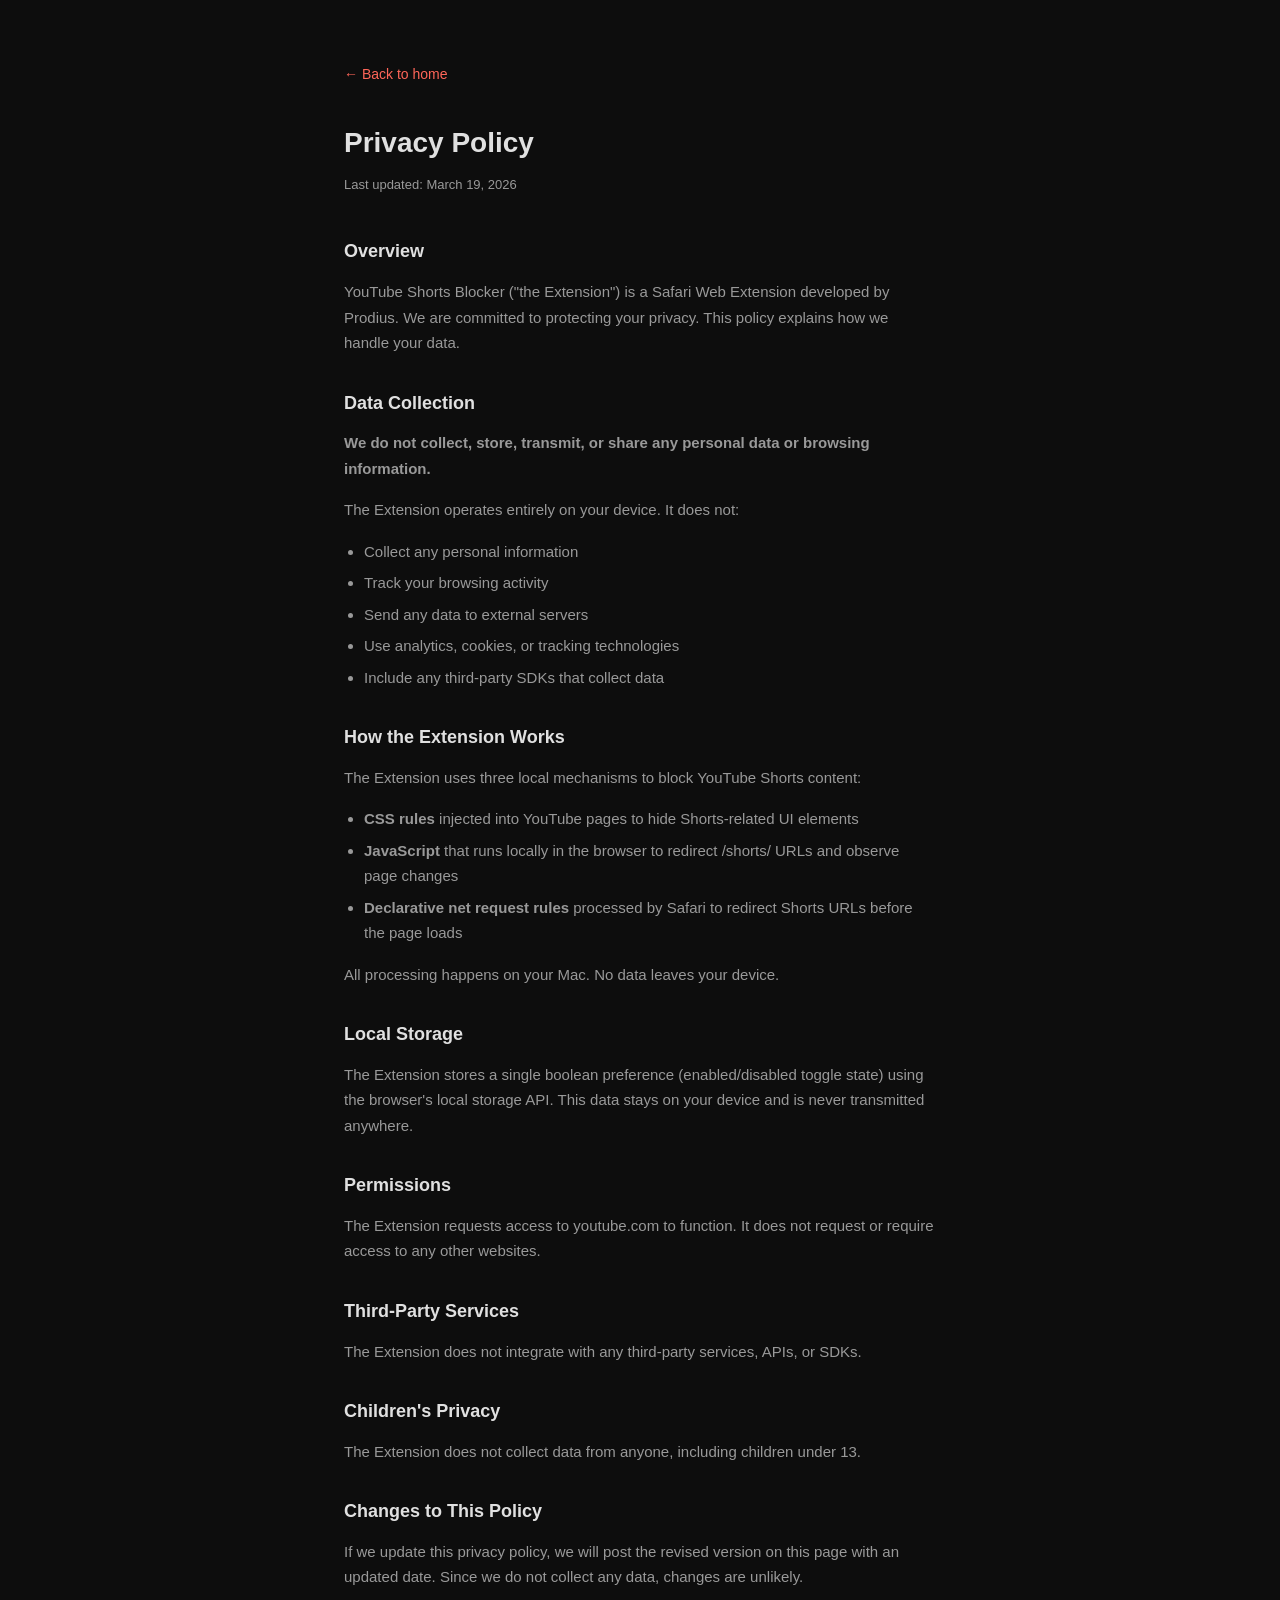
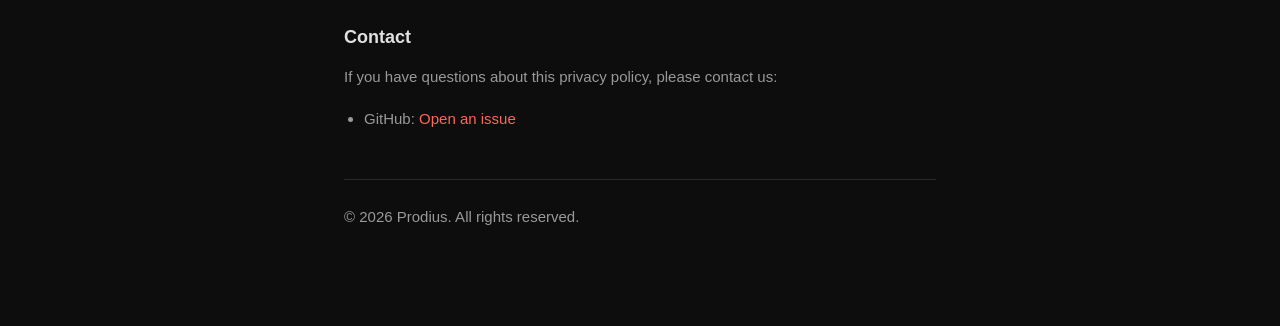
==== docs/privacy.html @ ae2ee3c0 "Add GitHub Pages site: landing, privacy policy, support Pages for App Store Connect submission: - La" ====
<!DOCTYPE html>
<html lang="en">
<head>
  <meta charset="UTF-8">
  <meta name="viewport" content="width=device-width, initial-scale=1.0">
  <title>Privacy Policy — YouTube Shorts Blocker</title>
  <style>
    :root { --bg: #0d0d0d; --surface: #1a1a1a; --border: #2a2a2a; --text: #e0e0e0; --muted: #999; --accent: #ff6659; }
    * { margin: 0; padding: 0; box-sizing: border-box; }
    body { font-family: -apple-system, BlinkMacSystemFont, "SF Pro Text", "Helvetica Neue", sans-serif; background: var(--bg); color: var(--text); line-height: 1.7; }
    .container { max-width: 640px; margin: 0 auto; padding: 60px 24px 80px; }
    a { color: var(--accent); text-decoration: none; }
    a:hover { text-decoration: underline; }
    h1 { font-size: 28px; font-weight: 700; margin-bottom: 8px; }
    .updated { font-size: 13px; color: var(--muted); margin-bottom: 40px; }
    h2 { font-size: 18px; font-weight: 600; margin: 32px 0 12px; }
    p { font-size: 15px; color: var(--muted); margin-bottom: 16px; }
    ul { padding-left: 20px; margin-bottom: 16px; }
    li { font-size: 15px; color: var(--muted); margin-bottom: 6px; }
    .back { display: inline-block; margin-bottom: 32px; font-size: 14px; }
    footer { margin-top: 48px; padding-top: 24px; border-top: 1px solid var(--border); font-size: 13px; color: var(--muted); }
  </style>
</head>
<body>

  <div class="container">
    <a class="back" href="index.html">&larr; Back to home</a>

    <h1>Privacy Policy</h1>
    <p class="updated">Last updated: March 19, 2026</p>

    <h2>Overview</h2>
    <p>YouTube Shorts Blocker ("the Extension") is a Safari Web Extension developed by Prodius. We are committed to protecting your privacy. This policy explains how we handle your data.</p>

    <h2>Data Collection</h2>
    <p><strong>We do not collect, store, transmit, or share any personal data or browsing information.</strong></p>
    <p>The Extension operates entirely on your device. It does not:</p>
    <ul>
      <li>Collect any personal information</li>
      <li>Track your browsing activity</li>
      <li>Send any data to external servers</li>
      <li>Use analytics, cookies, or tracking technologies</li>
      <li>Include any third-party SDKs that collect data</li>
    </ul>

    <h2>How the Extension Works</h2>
    <p>The Extension uses three local mechanisms to block YouTube Shorts content:</p>
    <ul>
      <li><strong>CSS rules</strong> injected into YouTube pages to hide Shorts-related UI elements</li>
      <li><strong>JavaScript</strong> that runs locally in the browser to redirect /shorts/ URLs and observe page changes</li>
      <li><strong>Declarative net request rules</strong> processed by Safari to redirect Shorts URLs before the page loads</li>
    </ul>
    <p>All processing happens on your Mac. No data leaves your device.</p>

    <h2>Local Storage</h2>
    <p>The Extension stores a single boolean preference (enabled/disabled toggle state) using the browser's local storage API. This data stays on your device and is never transmitted anywhere.</p>

    <h2>Permissions</h2>
    <p>The Extension requests access to youtube.com to function. It does not request or require access to any other websites.</p>

    <h2>Third-Party Services</h2>
    <p>The Extension does not integrate with any third-party services, APIs, or SDKs.</p>

    <h2>Children's Privacy</h2>
    <p>The Extension does not collect data from anyone, including children under 13.</p>

    <h2>Changes to This Policy</h2>
    <p>If we update this privacy policy, we will post the revised version on this page with an updated date. Since we do not collect any data, changes are unlikely.</p>

    <h2>Contact</h2>
    <p>If you have questions about this privacy policy, please contact us:</p>
    <ul>
      <li>GitHub: <a href="https://github.com/CristianProdius/antishorts-safari/issues">Open an issue</a></li>
    </ul>

    <footer>
      <p>&copy; 2026 Prodius. All rights reserved.</p>
    </footer>
  </div>

</body>
</html>
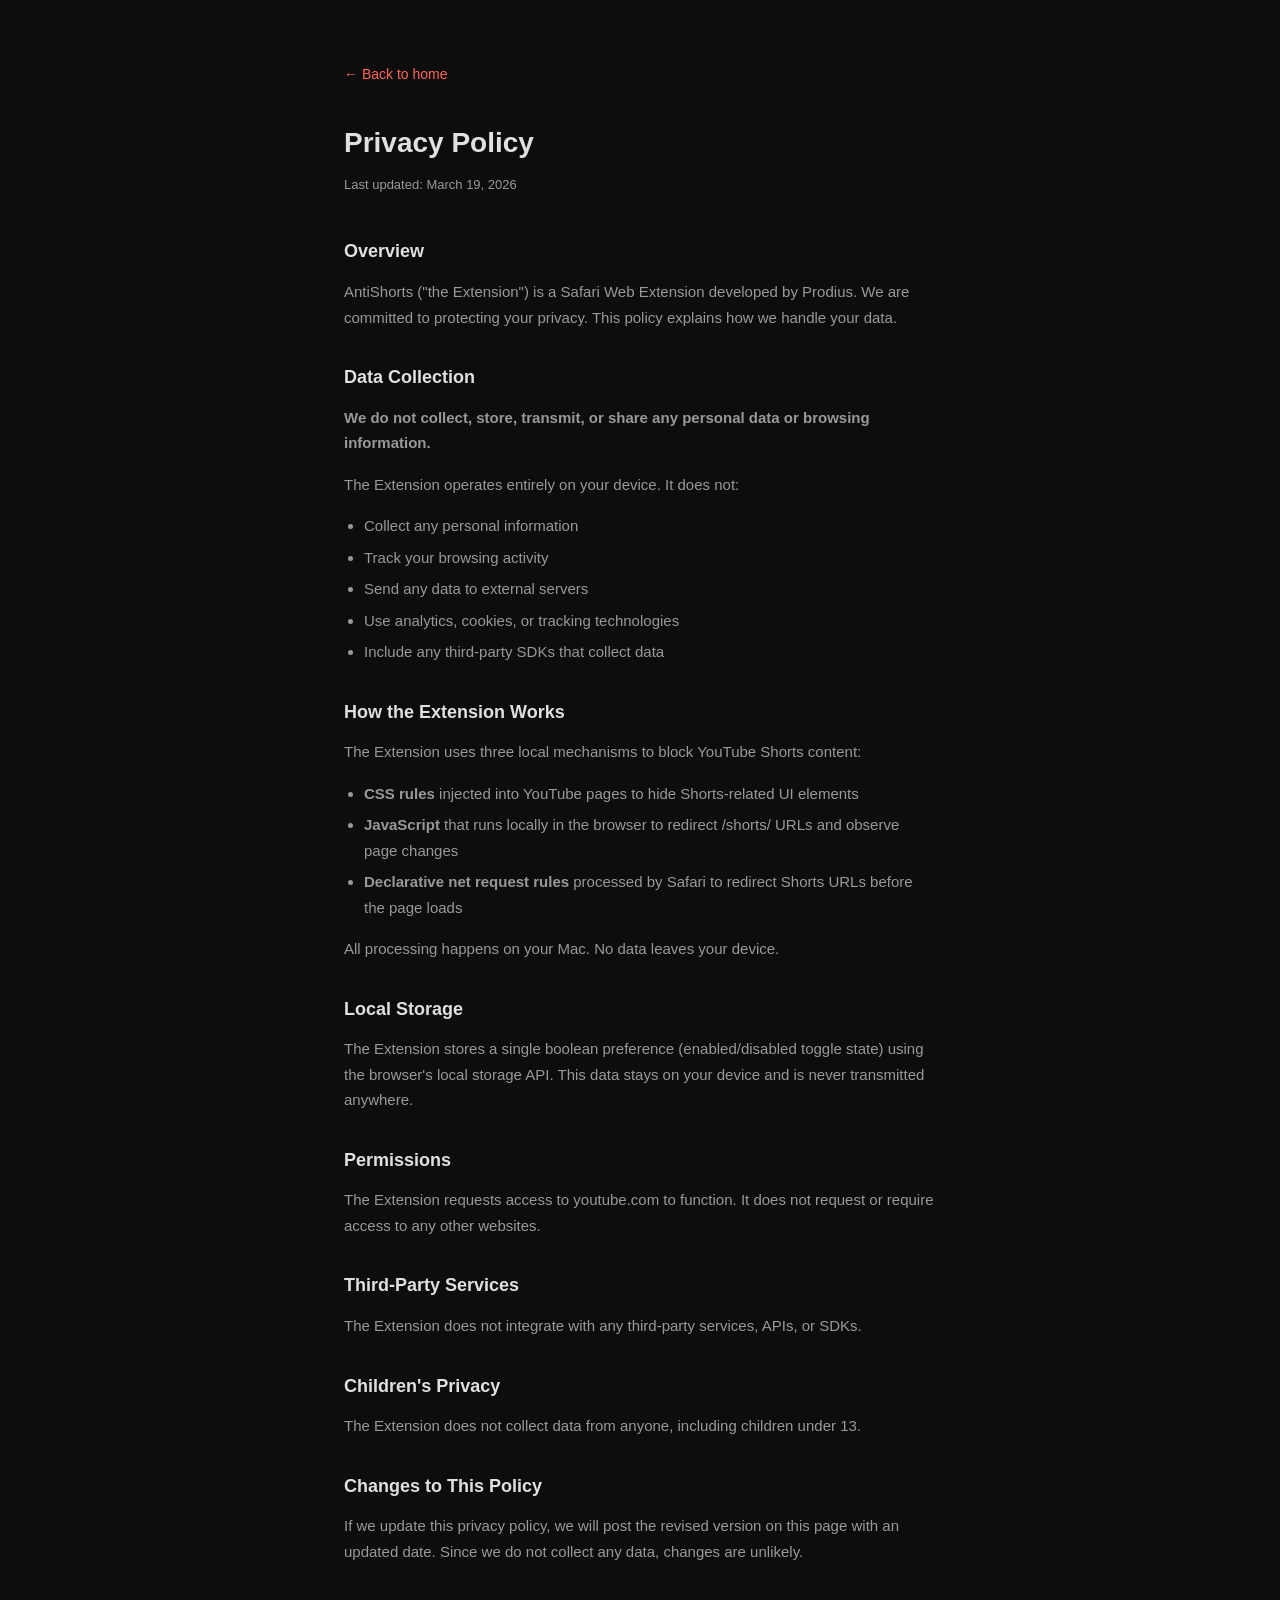
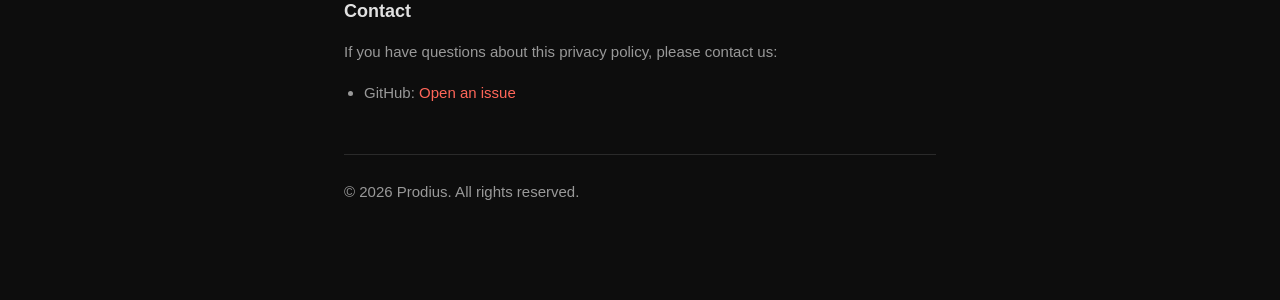
==== commit 36410445: "Rename to AntiShorts + add App Store screenshots - Rename display name from "No YouTube Shorts" to "" ====
--- a/docs/privacy.html
+++ b/docs/privacy.html
@@ -3,7 +3,7 @@
 <head>
   <meta charset="UTF-8">
   <meta name="viewport" content="width=device-width, initial-scale=1.0">
-  <title>Privacy Policy — YouTube Shorts Blocker</title>
+  <title>Privacy Policy — AntiShorts</title>
   <style>
     :root { --bg: #0d0d0d; --surface: #1a1a1a; --border: #2a2a2a; --text: #e0e0e0; --muted: #999; --accent: #ff6659; }
     * { margin: 0; padding: 0; box-sizing: border-box; }
@@ -30,7 +30,7 @@
     <p class="updated">Last updated: March 19, 2026</p>
 
     <h2>Overview</h2>
-    <p>YouTube Shorts Blocker ("the Extension") is a Safari Web Extension developed by Prodius. We are committed to protecting your privacy. This policy explains how we handle your data.</p>
+    <p>AntiShorts ("the Extension") is a Safari Web Extension developed by Prodius. We are committed to protecting your privacy. This policy explains how we handle your data.</p>
 
     <h2>Data Collection</h2>
     <p><strong>We do not collect, store, transmit, or share any personal data or browsing information.</strong></p>
